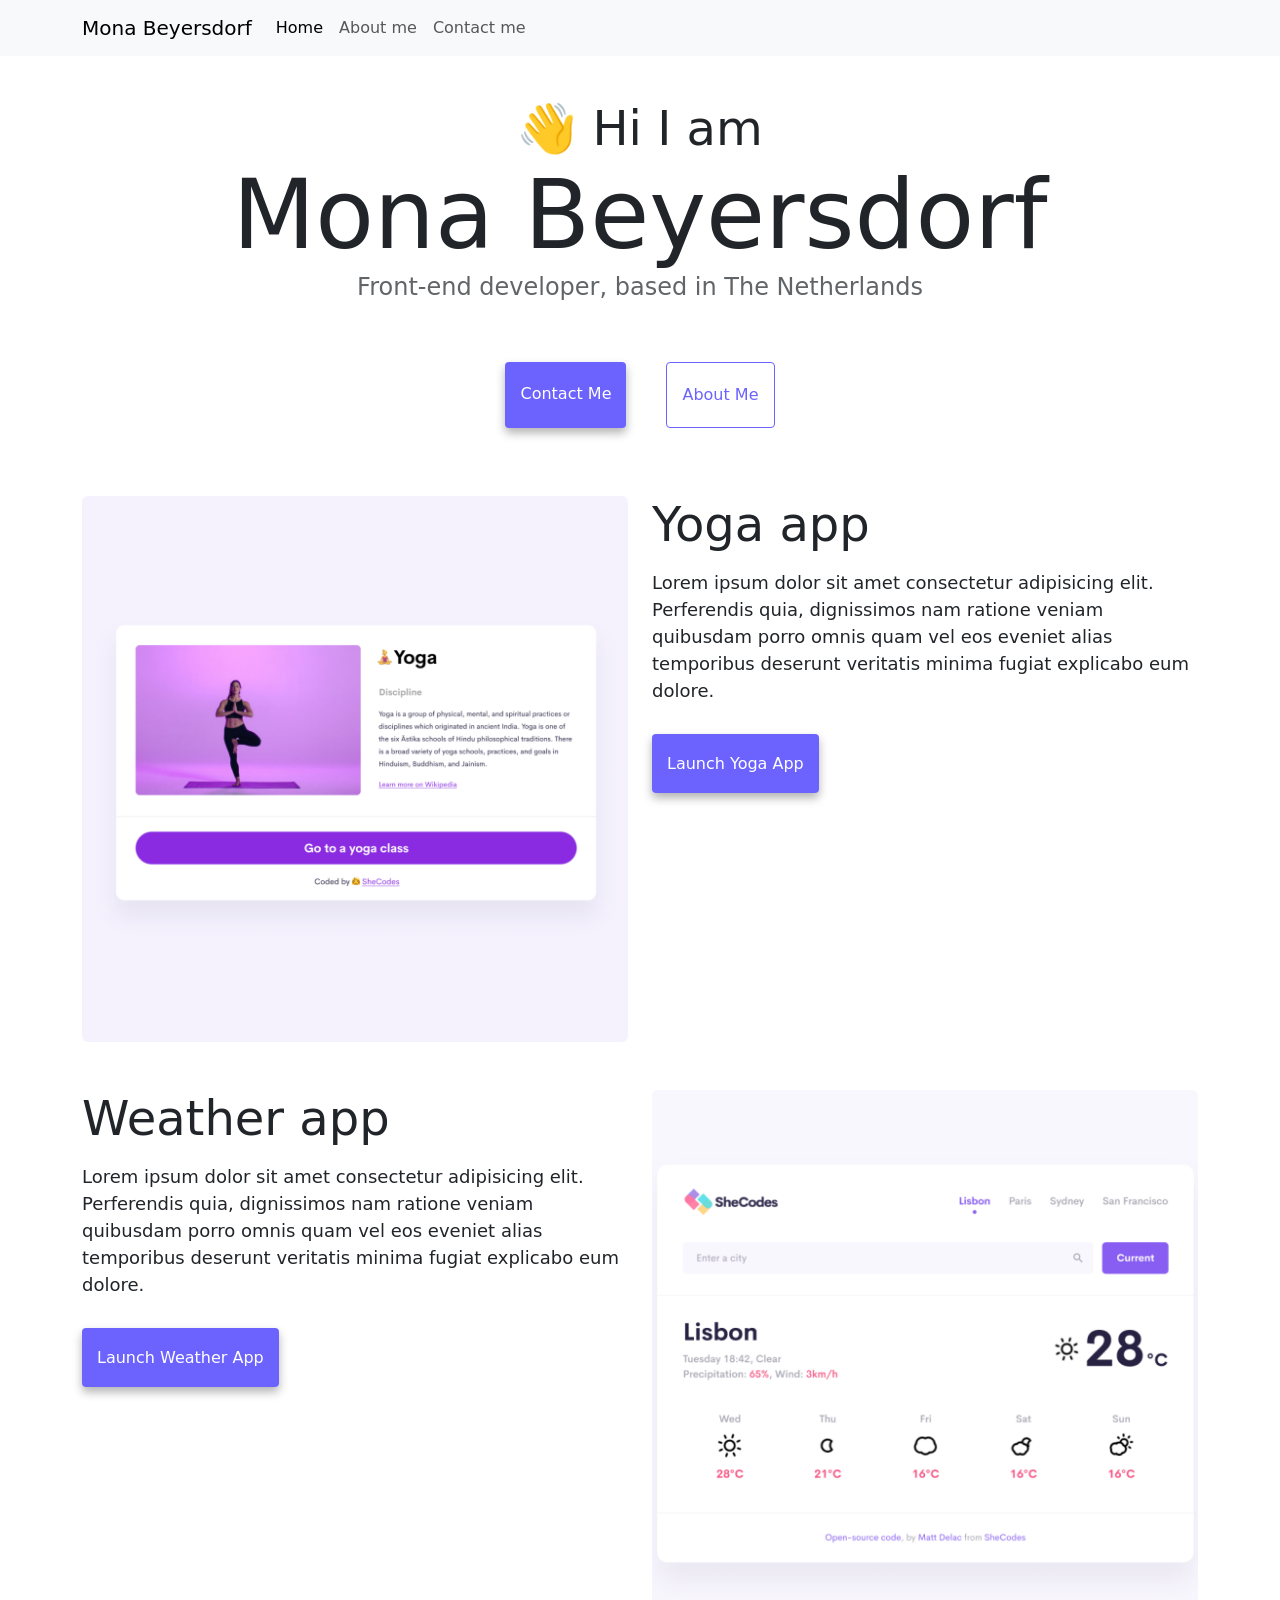
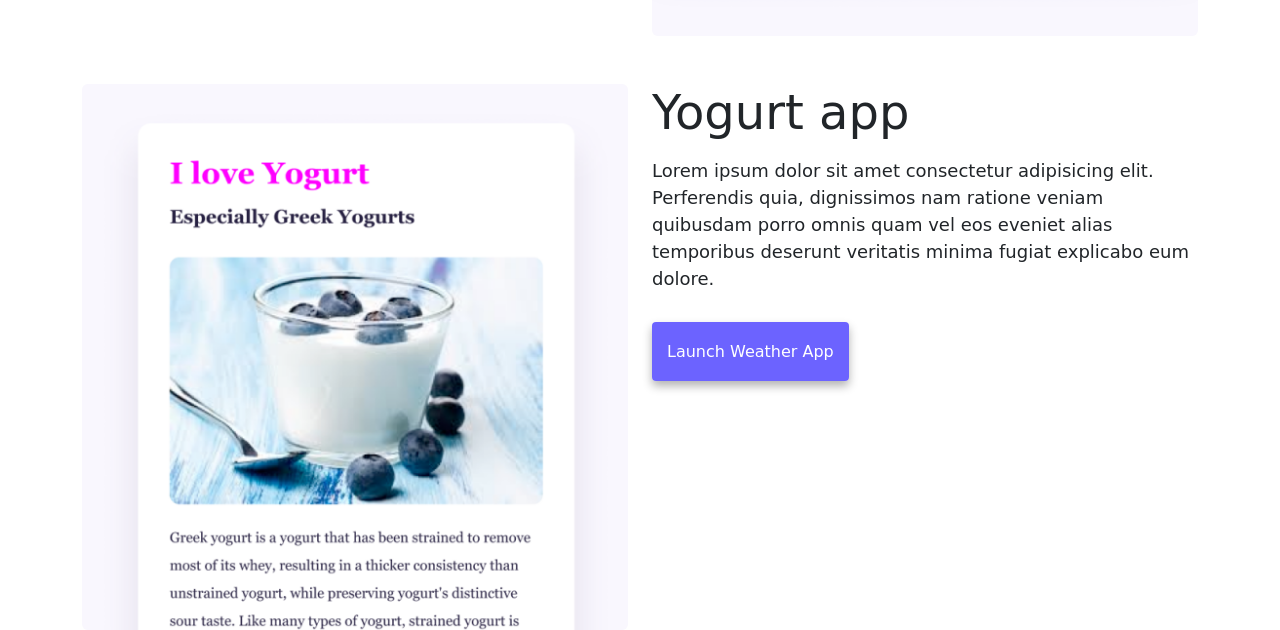
==== index.html @ 7ad46ba0 "Copied existing project and optimized for responsiveness and SEO" ====
<!doctype html>
<html lang="en">
  <head>
    <meta charset="UTF-8" />
    <meta http-equiv="X-UA-Compatible" content="IE=edge" />
    <meta name="viewport" content="width=device-width, initial-scale=1.0" />
    <title>Front-end developer - Mona Beyersdorf</title>
    <link
      href="https://cdn.jsdelivr.net/npm/bootstrap@5.0.0-beta2/dist/css/bootstrap.min.css"
      rel="stylesheet"
      integrity="sha384-BmbxuPwQa2lc/FVzBcNJ7UAyJxM6wuqIj61tLrc4wSX0szH/Ev+nYRRuWlolflfl"
      crossorigin="anonymous"
    />
    <script
      src="https://cdn.jsdelivr.net/npm/bootstrap@5.0.0-beta2/dist/js/bootstrap.bundle.min.js"
      integrity="sha384-b5kHyXgcpbZJO/tY9Ul7kGkf1S0CWuKcCD38l8YkeH8z8QjE0GmW1gYU5S9FOnJ0"
      crossorigin="anonymous"
    ></script>
    <link rel="stylesheet" href="style.css" />
  </head>
  <body>
    <nav class="navbar navbar-expand-lg navbar-light bg-light fixed-top">
      <div class="container">
        <a class="navbar-brand" href="index.html">Mona Beyersdorf</a>
        <button
          class="navbar-toggler"
          type="button"
          data-bs-toggle="collapse"
          data-bs-target="#navbarNav"
          aria-controls="navbarNav"
          aria-expanded="false"
          aria-label="Toggle navigation"
        >
          <span class="navbar-toggler-icon"></span>
        </button>
        <div class="collapse navbar-collapse" id="navbarNav">
          <ul class="navbar-nav">
            <li class="nav-item">
              <a class="nav-link active" aria-current="page" href="index.html"
                >Home</a
              >
            </li>
            <li class="nav-item">
              <a class="nav-link" href="about.html">About me</a>
            </li>
            <li class="nav-item">
              <a class="nav-link" href="about.html#contact">Contact me</a>
            </li>
          </ul>
        </div>
      </div>
    </nav>
    <h2 class="text-center">👋 Hi I am</h2>
    <h1 class="text-center">Mona Beyersdorf</h1>
    <h3 class="text-center">Front-end developer, based in The Netherlands</h3>
    <div class="navigation-links mb-5">
      <a
        href="about.html#contact"
        class="primary-link"
        title="Contact Mona Beyersdorf"
        >Contact me</a
      >
      <a href="about.html" class="secondary-link" title="About Mona Beyersdorf"
        >About me</a
      >
    </div>
    <div class="container">
      <div class="row">
        <div class="col-6 d-none d-sm-block">
          <img src="images/yoga.png" class="img-fluid rounded" alt="Yoga app" />
        </div>
        <div class="col-12 col-sm-6 home-content">
          <h2 class="mb-3">Yoga app</h2>
          <p>
            Lorem ipsum dolor sit amet consectetur adipisicing elit. Perferendis
            quia, dignissimos nam ratione veniam quibusdam porro omnis quam vel
            eos eveniet alias temporibus deserunt veritatis minima fugiat
            explicabo eum dolore.
          </p>
          <div class="mt-5">
            <a href="#" class="primary-link">Launch Yoga App</a>
          </div>
        </div>
      </div>
      <div class="row mt-5">
        <div class="col-12 col-sm-6 home-content">
          <h2 class="mb-3">Weather app</h2>
          <p>
            Lorem ipsum dolor sit amet consectetur adipisicing elit. Perferendis
            quia, dignissimos nam ratione veniam quibusdam porro omnis quam vel
            eos eveniet alias temporibus deserunt veritatis minima fugiat
            explicabo eum dolore.
          </p>
          <div class="mt-5">
            <a href="#" class="primary-link">Launch Weather App</a>
          </div>
        </div>
        <div class="col-6 d-none d-sm-block">
          <img
            src="images/weather.png"
            class="img-fluid rounded"
            alt="Weather App"
          />
        </div>
      </div>
      <div class="row mt-5">
        <div class="col-6 d-none d-sm-block">
          <img
            src="images/yogurt.png"
            class="img-fluid rounded"
            alt="Yogurt App"
          />
        </div>
        <div class="col-12 col-sm-6 home-content">
          <h2 class="mb-3">Yogurt app</h2>
          <p>
            Lorem ipsum dolor sit amet consectetur adipisicing elit. Perferendis
            quia, dignissimos nam ratione veniam quibusdam porro omnis quam vel
            eos eveniet alias temporibus deserunt veritatis minima fugiat
            explicabo eum dolore.
          </p>
          <div class="mt-5 mb-5">
            <a href="#" class="primary-link">Launch Weather App</a>
          </div>
        </div>
      </div>
    </div>
  </body>
</html>
---- style.css ----
:root {
  --primary-color: #6c63ff;
  --secondary-color: #f5f2fe;
  --box-shadow: 0 5px 10px rgba(0, 0, 0, 0.3);
}

body {
  margin-top: 100px;
}

h1,
h2,
h3 {
  margin: 0;
}

h1 {
  font-size: 96px;
}

h2 {
  font-size: 48px;
}

h3 {
  font-size: 24px;
  opacity: 0.7;
}

p {
  font-size: 18px;
  line-height: 1.5;
}

.navigation-links {
  display: flex;
  margin-top: 40px;
  justify-content: center;
}

.navigation-links a {
  margin: 20px;
}

.primary-link {
  border-radius: 4px;
  padding: 20px 15px;
  text-decoration: none;
  text-transform: capitalize;
  background: var(--primary-color);
  box-shadow: var(--box-shadow);
  color: white;
}

.secondary-link {
  border-radius: 4px;
  padding: 20px 15px;
  text-decoration: none;
  text-transform: capitalize;
  color: var(--primary-color);
  border: 1px solid var(--primary-color);
}

.homepage-link {
  color: var(--primary-color);
  text-align: center;
  display: block;
}

.about-paragraphs {
  margin: 30px 0;
}

.about-paragraphs p {
  margin: 10px;
}

.email-link {
  display: flex;
  justify-content: center;
  color: var(--primary-color);
  font-size: 28px;
  text-decoration: none;
}

.email-link:hover {
  text-decoration: underline;
}

@media (max-width: 576px) {
  h1 {
    font-size: 48px;
  }

  h2 {
    font-size: 36px;
  }

  .home-content {
    text-align: center;
    margin-bottom: 20px;
  }

  .about-img {
    margin-bottom: 20px;
  }
}
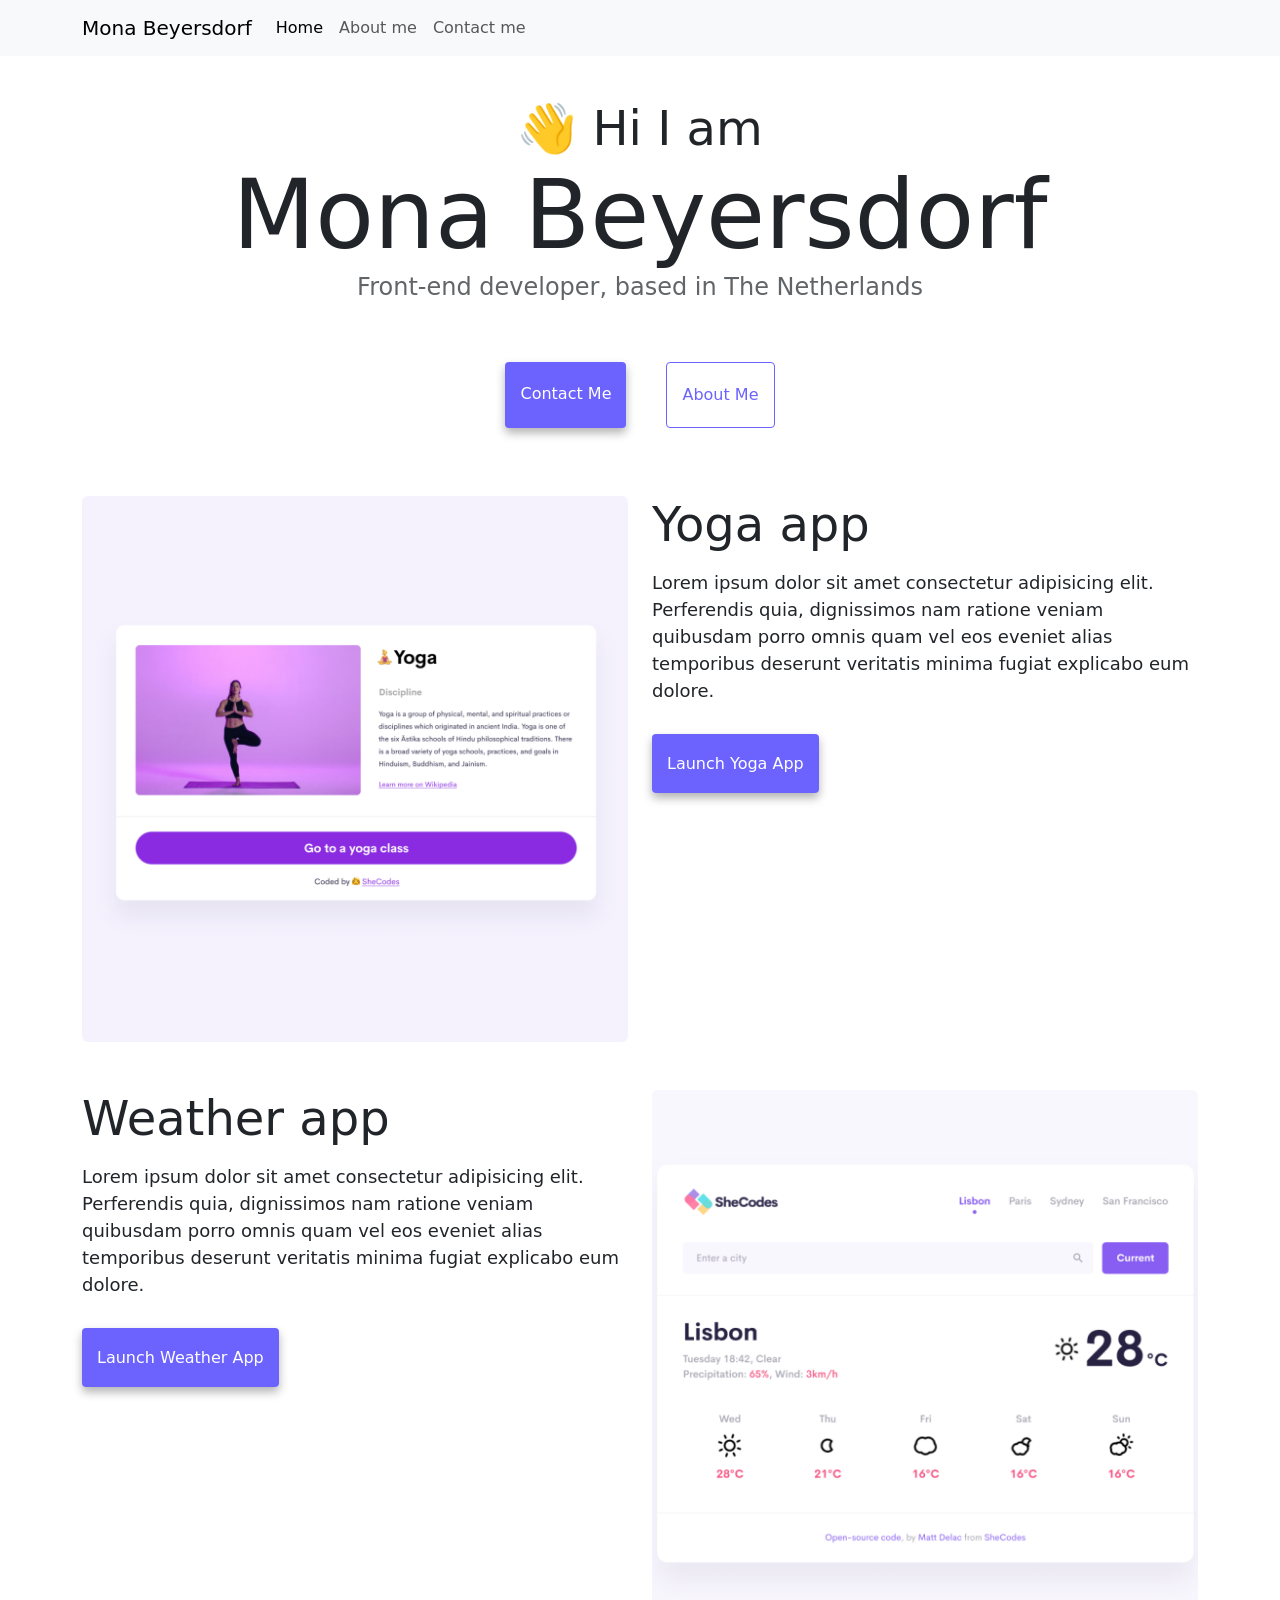
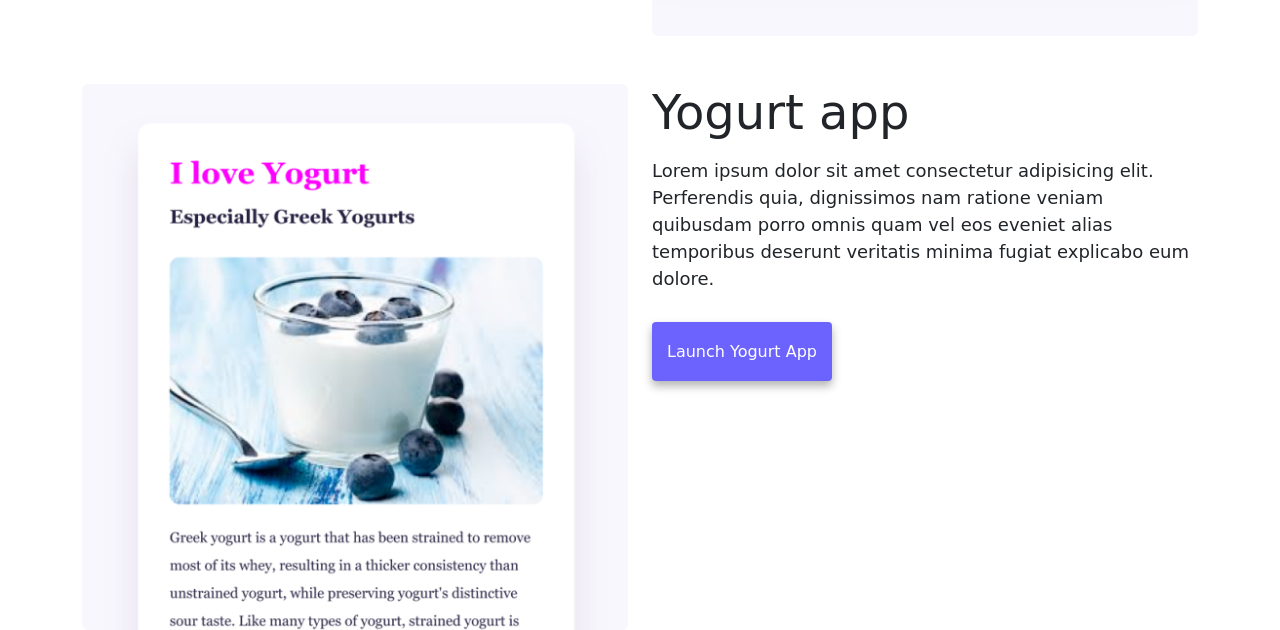
==== commit a87e5ed4: "Updated links for live server" ====
--- a/index.html
+++ b/index.html
@@ -5,6 +5,10 @@
     <meta http-equiv="X-UA-Compatible" content="IE=edge" />
     <meta name="viewport" content="width=device-width, initial-scale=1.0" />
     <title>Front-end developer - Mona Beyersdorf</title>
+    <meta
+      name="description"
+      content="Homepage of front-end developer Mona Beyersdorf. Showcases her portfolio and contact details."
+    />
     <link
       href="https://cdn.jsdelivr.net/npm/bootstrap@5.0.0-beta2/dist/css/bootstrap.min.css"
       rel="stylesheet"
@@ -16,12 +20,12 @@
       integrity="sha384-b5kHyXgcpbZJO/tY9Ul7kGkf1S0CWuKcCD38l8YkeH8z8QjE0GmW1gYU5S9FOnJ0"
       crossorigin="anonymous"
     ></script>
-    <link rel="stylesheet" href="style.css" />
+    <link rel="stylesheet" href="/style.css" />
   </head>
   <body>
     <nav class="navbar navbar-expand-lg navbar-light bg-light fixed-top">
       <div class="container">
-        <a class="navbar-brand" href="index.html">Mona Beyersdorf</a>
+        <a class="navbar-brand" href="/">Mona Beyersdorf</a>
         <button
           class="navbar-toggler"
           type="button"
@@ -36,15 +40,13 @@
         <div class="collapse navbar-collapse" id="navbarNav">
           <ul class="navbar-nav">
             <li class="nav-item">
-              <a class="nav-link active" aria-current="page" href="index.html"
-                >Home</a
-              >
+              <a class="nav-link active" aria-current="page" href="/">Home</a>
             </li>
             <li class="nav-item">
-              <a class="nav-link" href="about.html">About me</a>
+              <a class="nav-link" href="/about.html">About me</a>
             </li>
             <li class="nav-item">
-              <a class="nav-link" href="about.html#contact">Contact me</a>
+              <a class="nav-link" href="/about.html#contact">Contact me</a>
             </li>
           </ul>
         </div>
@@ -55,19 +57,23 @@
     <h3 class="text-center">Front-end developer, based in The Netherlands</h3>
     <div class="navigation-links mb-5">
       <a
-        href="about.html#contact"
+        href="/about.html#contact"
         class="primary-link"
         title="Contact Mona Beyersdorf"
         >Contact me</a
       >
-      <a href="about.html" class="secondary-link" title="About Mona Beyersdorf"
+      <a href="/about.html" class="secondary-link" title="About Mona Beyersdorf"
         >About me</a
       >
     </div>
     <div class="container">
       <div class="row">
         <div class="col-6 d-none d-sm-block">
-          <img src="images/yoga.png" class="img-fluid rounded" alt="Yoga app" />
+          <img
+            src="/images/yoga.png"
+            class="img-fluid rounded"
+            alt="Yoga app"
+          />
         </div>
         <div class="col-12 col-sm-6 home-content">
           <h2 class="mb-3">Yoga app</h2>
@@ -78,7 +84,9 @@
             explicabo eum dolore.
           </p>
           <div class="mt-5">
-            <a href="#" class="primary-link">Launch Yoga App</a>
+            <a href="#" class="primary-link" title="Launch Yoga App"
+              >Launch Yoga App</a
+            >
           </div>
         </div>
       </div>
@@ -92,12 +100,14 @@
             explicabo eum dolore.
           </p>
           <div class="mt-5">
-            <a href="#" class="primary-link">Launch Weather App</a>
+            <a href="#" class="primary-link" title="Launch Weather App"
+              >Launch Weather App</a
+            >
           </div>
         </div>
         <div class="col-6 d-none d-sm-block">
           <img
-            src="images/weather.png"
+            src="/images/weather.png"
             class="img-fluid rounded"
             alt="Weather App"
           />
@@ -106,7 +116,7 @@
       <div class="row mt-5">
         <div class="col-6 d-none d-sm-block">
           <img
-            src="images/yogurt.png"
+            src="/images/yogurt.png"
             class="img-fluid rounded"
             alt="Yogurt App"
           />
@@ -120,7 +130,9 @@
             explicabo eum dolore.
           </p>
           <div class="mt-5 mb-5">
-            <a href="#" class="primary-link">Launch Weather App</a>
+            <a href="#" class="primary-link" title="Launch Yogurt App"
+              >Launch Yogurt App</a
+            >
           </div>
         </div>
       </div>
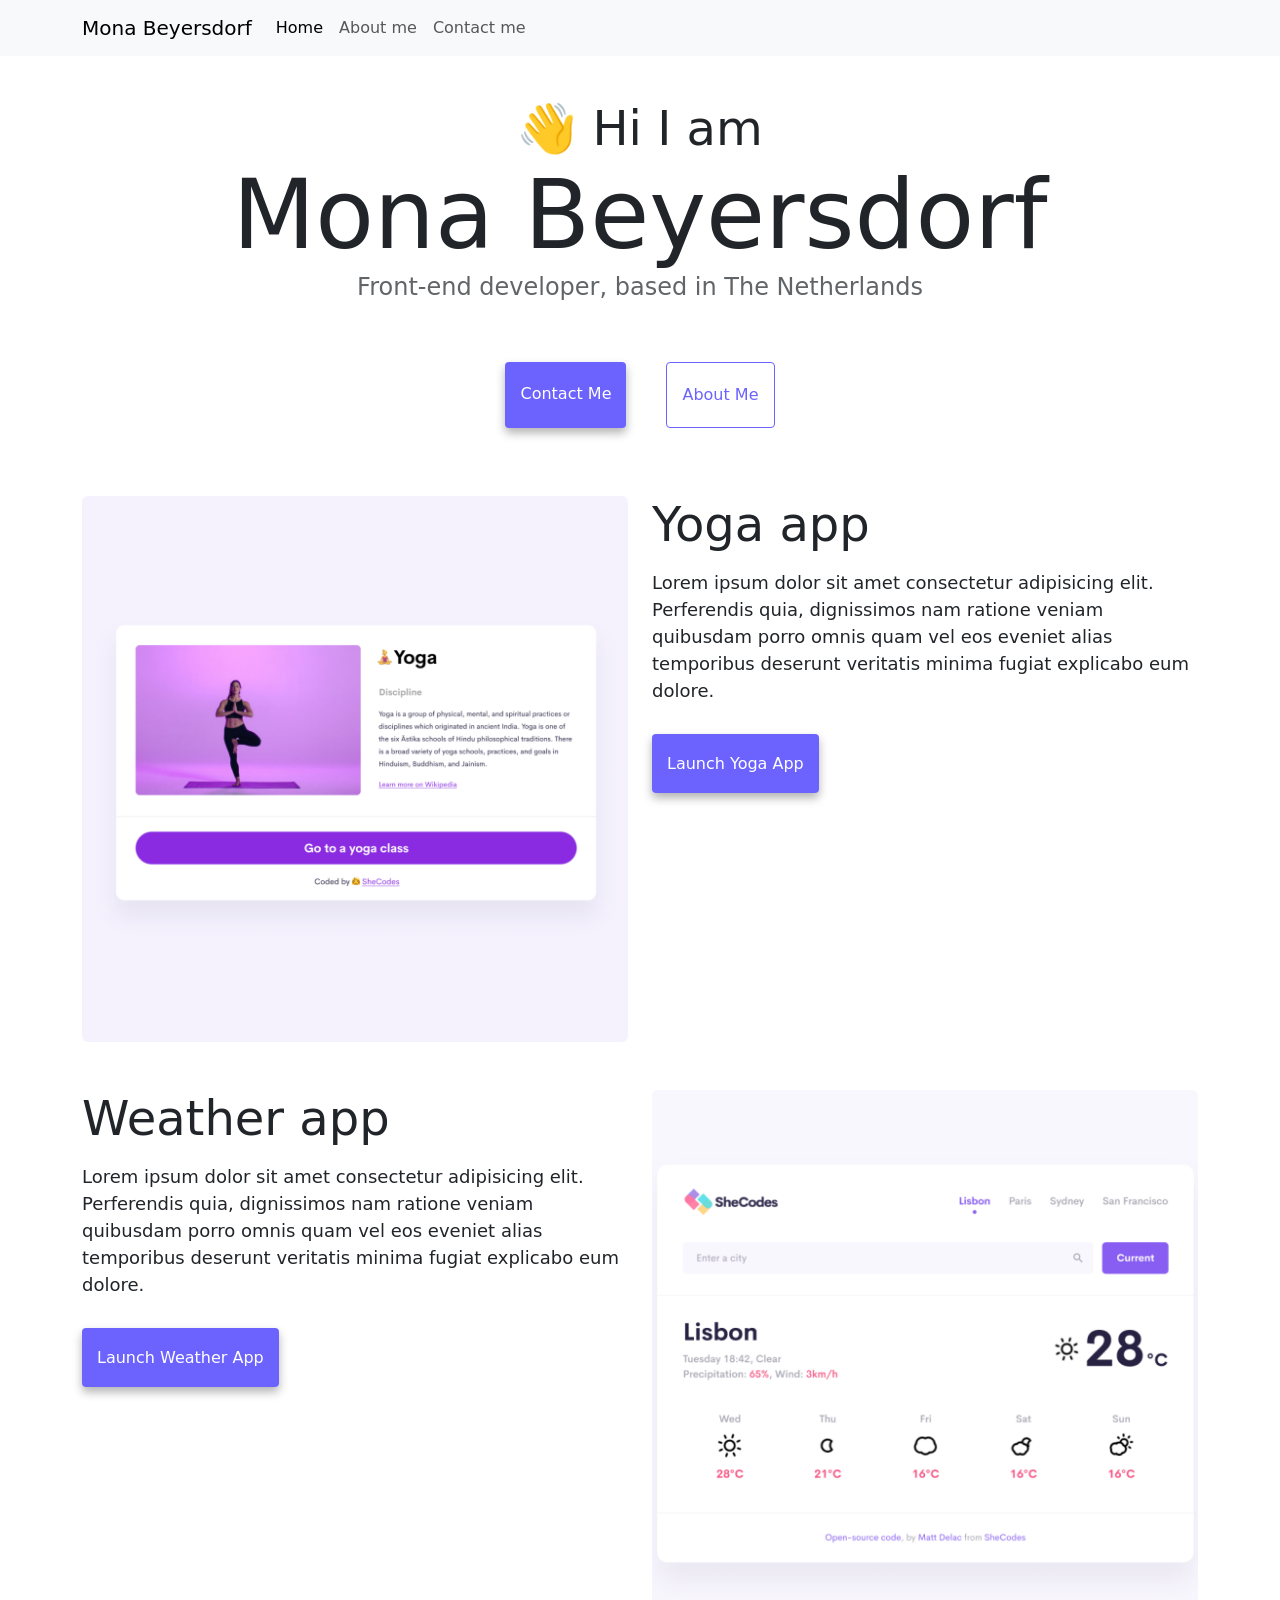
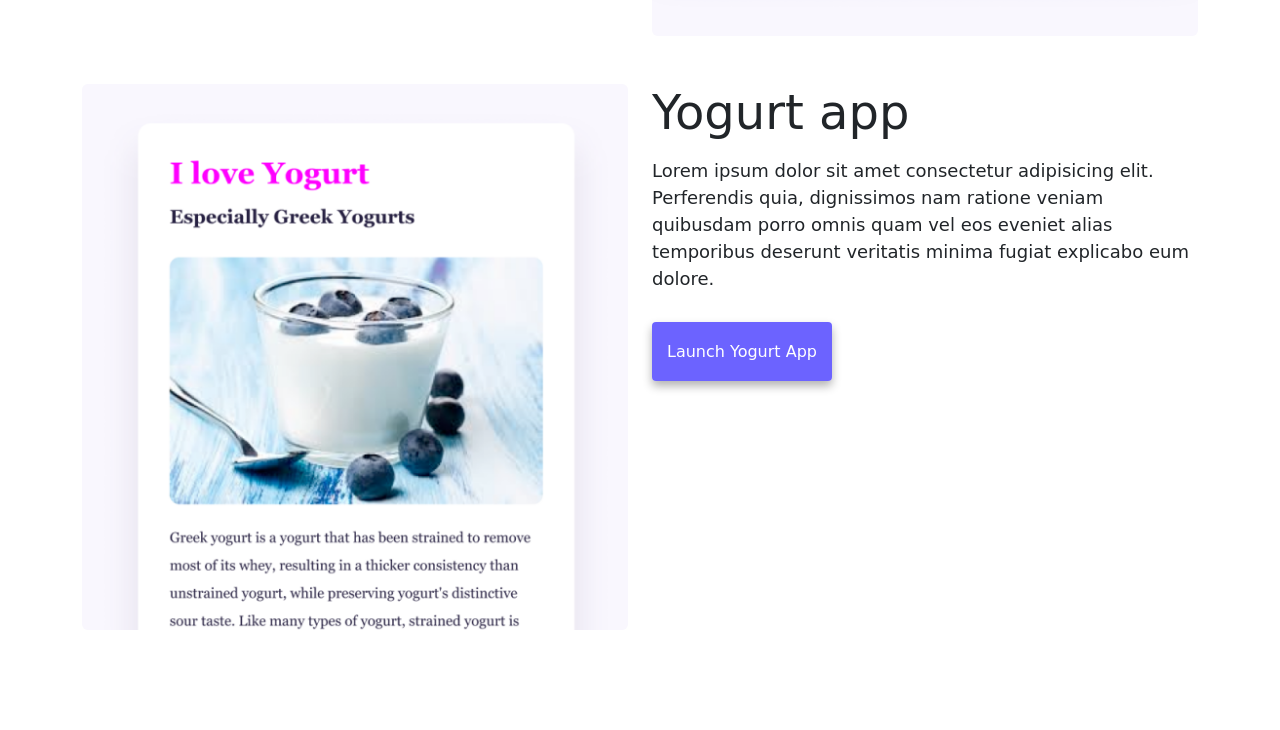
==== commit 7bf634ff: "Updated margins" ====
--- a/index.html
+++ b/index.html
@@ -7,7 +7,7 @@
     <title>Front-end developer - Mona Beyersdorf</title>
     <meta
       name="description"
-      content="Homepage of front-end developer Mona Beyersdorf. Showcases her portfolio and contact details."
+      content="Homepage of front-end developer Mona Beyersdorf. Showcases her portfolio and supplies contact details."
     />
     <link
       href="https://cdn.jsdelivr.net/npm/bootstrap@5.0.0-beta2/dist/css/bootstrap.min.css"
@@ -25,7 +25,7 @@
   <body>
     <nav class="navbar navbar-expand-lg navbar-light bg-light fixed-top">
       <div class="container">
-        <a class="navbar-brand" href="/">Mona Beyersdorf</a>
+        <a class="navbar-brand" href="/" title="Homepage">Mona Beyersdorf</a>
         <button
           class="navbar-toggler"
           type="button"
@@ -40,13 +40,29 @@
         <div class="collapse navbar-collapse" id="navbarNav">
           <ul class="navbar-nav">
             <li class="nav-item">
-              <a class="nav-link active" aria-current="page" href="/">Home</a>
+              <a
+                class="nav-link active"
+                aria-current="page"
+                href="/"
+                title="Homepage"
+                >Home</a
+              >
             </li>
             <li class="nav-item">
-              <a class="nav-link" href="/about.html">About me</a>
+              <a
+                class="nav-link"
+                href="/about.html"
+                title="About Mona Beyersdorf"
+                >About me</a
+              >
             </li>
             <li class="nav-item">
-              <a class="nav-link" href="/about.html#contact">Contact me</a>
+              <a
+                class="nav-link"
+                href="/about.html#contact"
+                title="Contact Mona Beyersdorf"
+                >Contact me</a
+              >
             </li>
           </ul>
         </div>
@@ -129,7 +145,7 @@
             eos eveniet alias temporibus deserunt veritatis minima fugiat
             explicabo eum dolore.
           </p>
-          <div class="mt-5 mb-5">
+          <div class="mt-5">
             <a href="#" class="primary-link" title="Launch Yogurt App"
               >Launch Yogurt App</a
             >
--- a/style.css
+++ b/style.css
@@ -5,7 +5,7 @@
 }
 
 body {
-  margin-top: 100px;
+  margin: 100px 0px;
 }
 
 h1,
